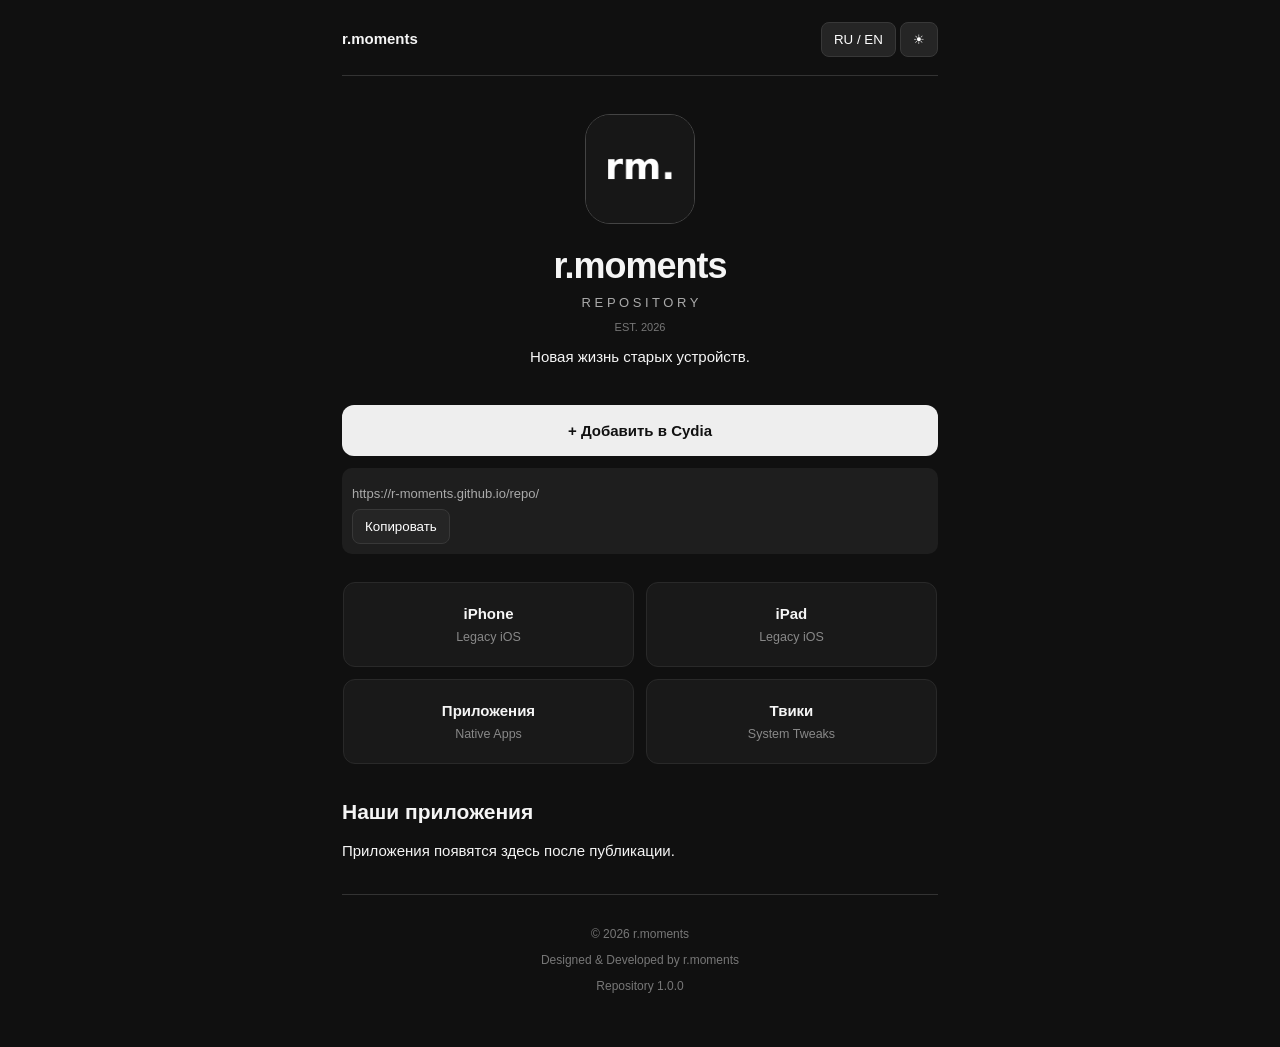
==== index.html @ f413e7a8 "Update r.moments Repository" ====
<!DOCTYPE html>
<html lang="ru">
<head>
<meta charset="UTF-8">
<meta name="viewport" content="width=device-width, initial-scale=1">
<meta name="author" content="r.moments">
<meta name="description" content="Legacy iOS Applications and Tweaks">
<title>r.moments Repository</title>
<link rel="icon" href="CydiaIcon.png">
<link rel="stylesheet" href="style.css">
</head>
<body>
<div class="container">

<div class="toolbar">
<strong>r.moments</strong>
<div class="controls">
<button onclick="toggleLanguage()">RU / EN</button>
<button onclick="toggleTheme()" id="theme">☀</button>
</div>
</div>

<div class="hero">
<img class="logo" src="Logo.png" alt="r.moments">
<h1>r.moments</h1>
<div class="subtitle">R E P O S I T O R Y</div>
<p class="muted">EST. 2026</p>
<p data-ru="Новая жизнь старых устройств."
data-en="New life for old devices.">
Новая жизнь старых устройств.</p>
</div>

<a class="primary"
href="cydia://url/https://cydia.saurik.com/api/share#?source=https://r-moments.github.io/repo/"
data-ru="+ Добавить в Cydia"
data-en="+ Add to Cydia">+ Добавить в Cydia</a>

<div class="address">
<input id="repoURL" readonly
value="https://r-moments.github.io/repo/">
<button onclick="copyURL()"
data-ru="Копировать"
data-en="Copy">Копировать</button>
</div>

<div class="features">
<div><strong>iPhone</strong><small>Legacy iOS</small></div>
<div><strong>iPad</strong><small>Legacy iOS</small></div>
<div><strong data-ru="Приложения" data-en="Apps">Приложения</strong><small>Native Apps</small></div>
<div><strong data-ru="Твики" data-en="Tweaks">Твики</strong><small>System Tweaks</small></div>
</div>

<h2 data-ru="Наши приложения"
data-en="Our applications">Наши приложения</h2>

<div id="packages"></div>

<footer>
<p>© 2026 r.moments</p>
<p>Designed &amp; Developed by r.moments</p>
<p>Repository 1.0.0</p>
</footer>

</div>
<script src="catalog.js"></script>
<script src="app.js"></script>
</body>
</html>
---- style.css ----
*{box-sizing:border-box}
body{
margin:0;
background:#101010;
color:#f5f5f5;
font-family:-apple-system,Helvetica,Arial,sans-serif;
font-size:15px;
}
.container{max-width:640px;margin:auto;padding:22px}
.toolbar{
overflow:hidden;
padding-bottom:18px;
border-bottom:1px solid #333;
line-height:34px;
}
.controls{float:right}
button{
background:#252525;
color:#fff;
border:1px solid #383838;
border-radius:8px;
padding:9px 12px;
cursor:pointer;
}
.hero{text-align:center;padding:38px 0 25px}
.logo{
width:110px;height:110px;
border-radius:25px;
border:1px solid #444;
}
h1{font-size:36px;margin:18px 0 8px;letter-spacing:-1px}
h2{font-size:21px;margin-top:30px}
.subtitle{font-size:13px;color:#aaa}
.muted{color:#777;font-size:11px}
.primary{
display:block;
text-align:center;
background:#eee;
color:#111;
padding:17px;
border-radius:12px;
font-weight:bold;
text-decoration:none;
}
.address{
margin-top:12px;
padding:10px;
background:#1e1e1e;
border-radius:10px;
overflow:hidden;
}
.address input{
width:100%;
background:transparent;
color:#aaa;
border:0;
font-size:13px;
padding:8px 0;
}
.features{overflow:hidden;margin:22px -5px}
.features div{
float:left;
width:48%;
margin:1%;
padding:22px 10px;
text-align:center;
background:#191919;
border:1px solid #292929;
border-radius:12px;
}
small{display:block;color:#888;margin-top:8px}
.package{
background:#191919;
border:1px solid #303030;
border-radius:12px;
padding:18px;
margin-bottom:10px;
}
.package a{color:inherit}
.package p{color:#999;line-height:1.5}
footer{
text-align:center;
color:#777;
border-top:1px solid #333;
margin-top:35px;
padding:20px 0;
font-size:12px;
}
body.light{background:#f5f5f5;color:#151515}
.light .features div,.light .package,.light .address{
background:#fff;border-color:#ddd;
}
.light .primary{background:#171717;color:#fff}
.light button{background:#eee;color:#111;border-color:#ddd}
.light .address input{color:#333}
.light .toolbar,.light footer{border-color:#ddd}
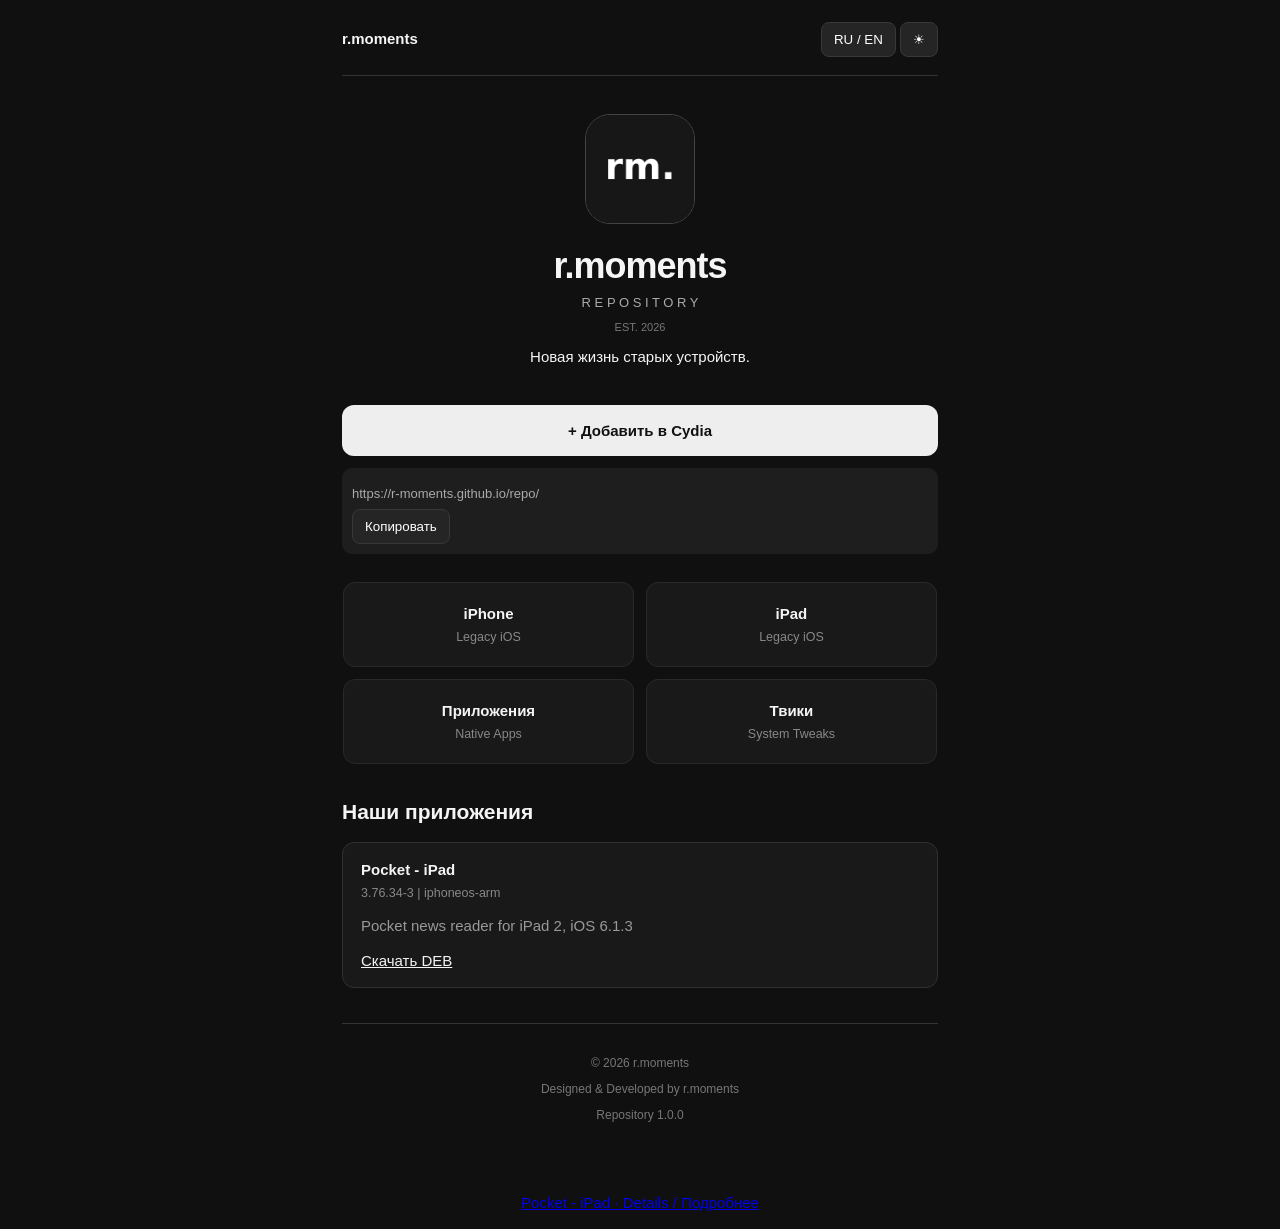
==== commit 806d5dae: "Update r.moments Repository" ====
--- a/index.html
+++ b/index.html
@@ -64,5 +64,12 @@
 </div>
 <script src="catalog.js"></script>
 <script src="app.js"></script>
+
+<!-- POCKET PAGE LINK -->
+<div style="text-align:center;padding:18px">
+<a href="depictions/ru.r-moments.pocket-ipad/index.html">
+Pocket - iPad &middot; Details / Подробнее
+</a>
+</div>
 </body>
 </html>
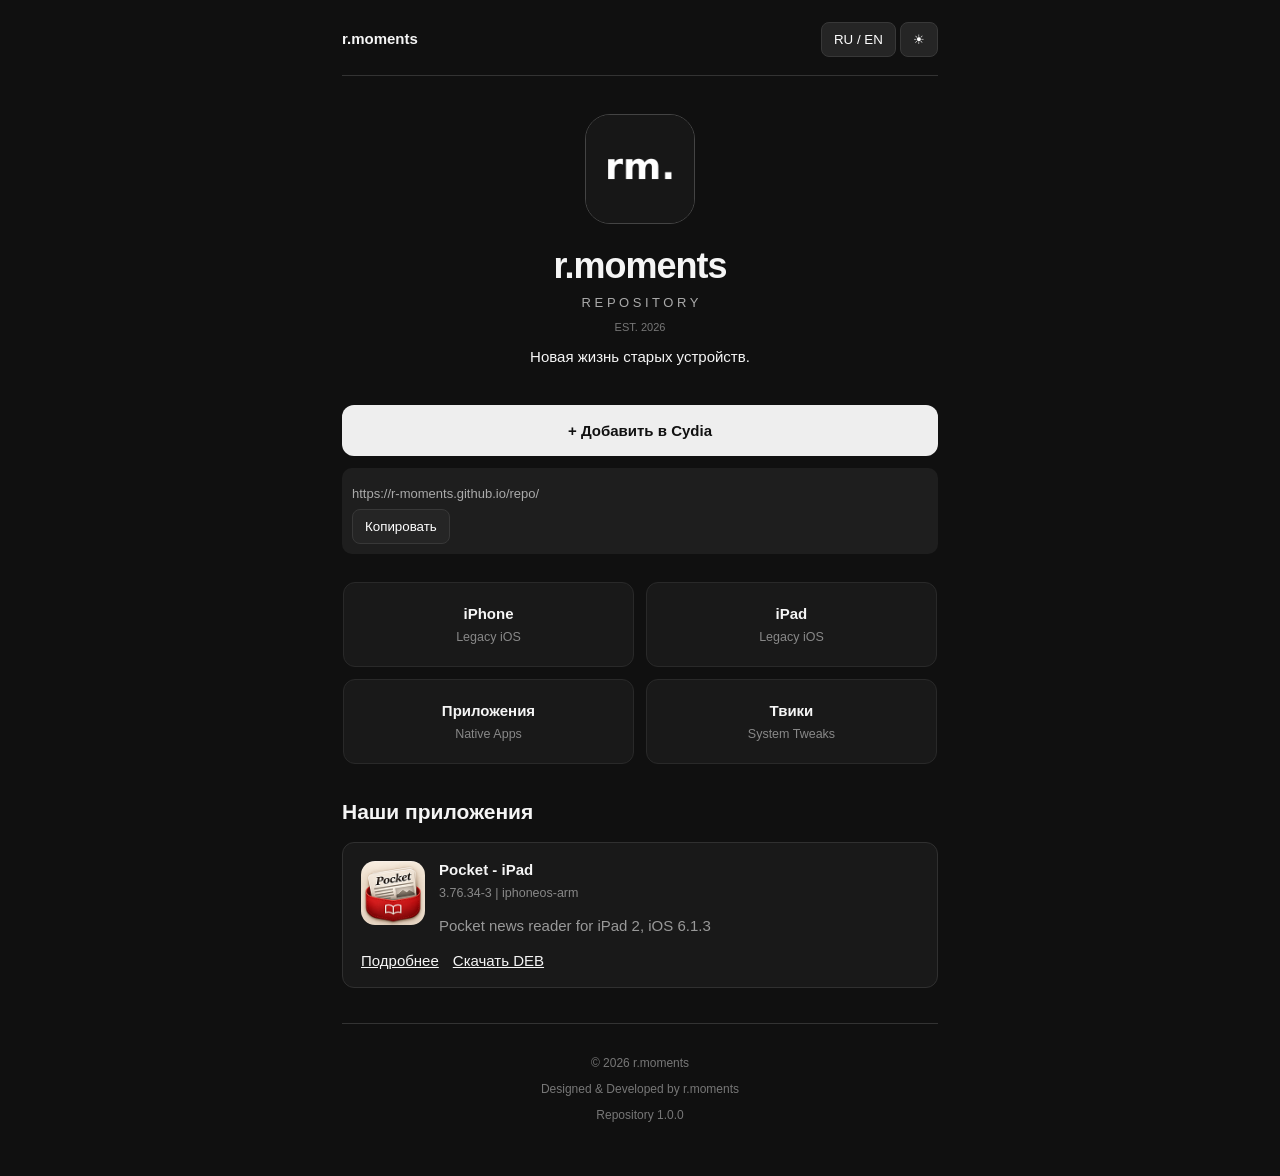
==== commit d5fae540: "Smart Catalog & Safe Publish 1.1.3" ====
--- a/index.html
+++ b/index.html
@@ -63,13 +63,9 @@
 
 </div>
 <script src="catalog.js"></script>
+<script src="catalog-latest.js"></script>
 <script src="app.js"></script>
 
-<!-- POCKET PAGE LINK -->
-<div style="text-align:center;padding:18px">
-<a href="depictions/ru.r-moments.pocket-ipad/index.html">
-Pocket - iPad &middot; Details / Подробнее
-</a>
-</div>
+
 </body>
 </html>
--- a/style.css
+++ b/style.css
@@ -94,3 +94,26 @@
 .light button{background:#eee;color:#111;border-color:#ddd}
 .light .address input{color:#333}
 .light .toolbar,.light footer{border-color:#ddd}
+
+/* SMART CATALOG 1.1.2 */
+
+.rm-package-icon {
+    float: left;
+    width: 64px;
+    height: 64px;
+    margin: 0 14px 12px 0;
+    border-radius: 14px;
+}
+
+.package {
+    overflow: hidden;
+}
+
+.package .rm-details {
+    display: inline-block;
+    margin-right: 14px;
+}
+
+.package small {
+    display: block;
+}
